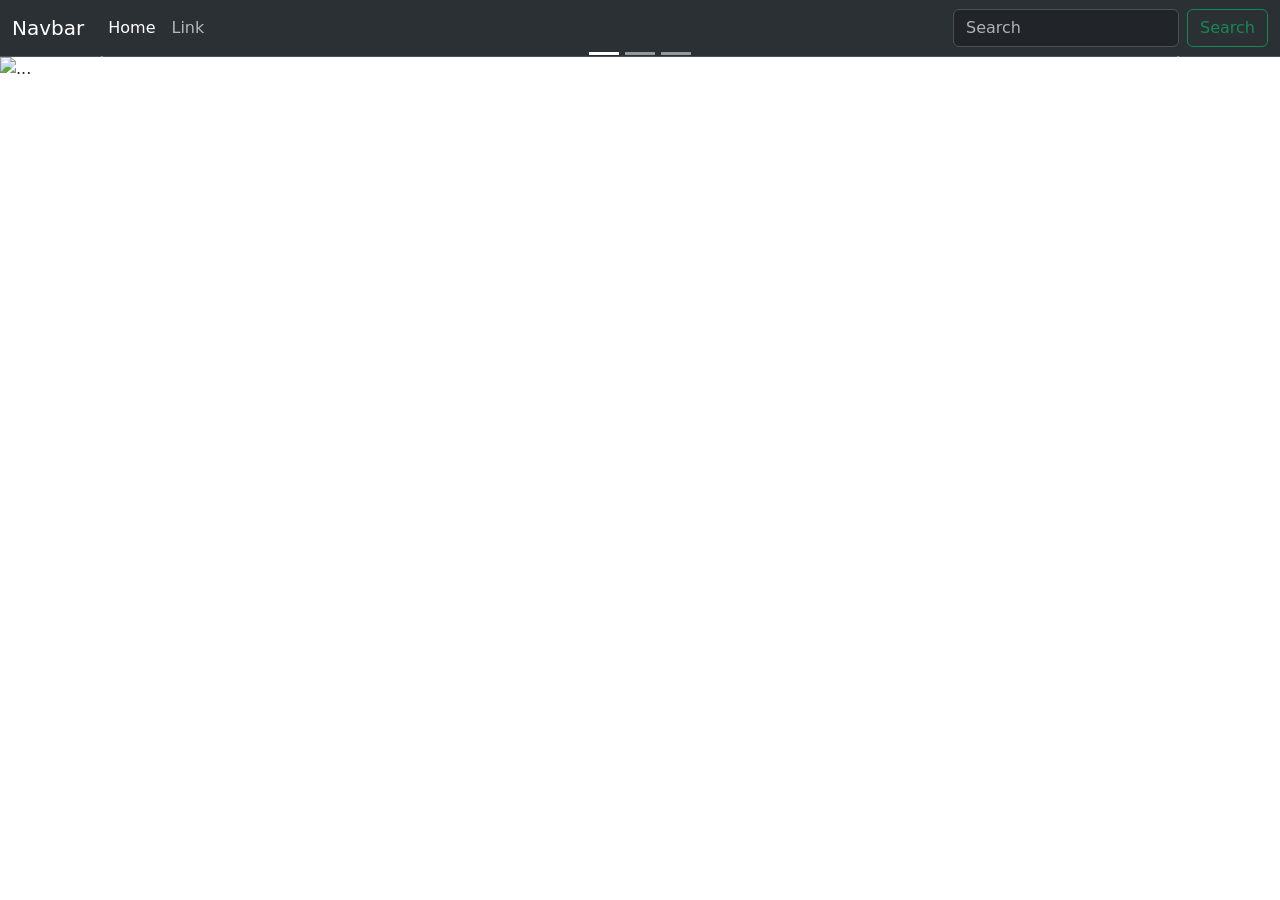
==== index.html @ 9554b395 "Inicio do Projeto" ====
<!DOCTYPE html>
<html lang="en">

<head>
    <meta charset="UTF-8">
    <meta name="viewport" content="width=device-width, initial-scale=1.0">
    <title>Leagues Football</title>
    <link href="https://cdn.jsdelivr.net/npm/bootstrap@5.3.8/dist/css/bootstrap.min.css" rel="stylesheet"
        integrity="sha384-sRIl4kxILFvY47J16cr9ZwB07vP4J8+LH7qKQnuqkuIAvNWLzeN8tE5YBujZqJLB" crossorigin="anonymous">
</head>

<body>

<nav class=" bg-dark border-bottom border-body" data-bs-theme="dark">
<nav class="navbar navbar-expand-lg bg-body-tertiary">
  <div class="container-fluid">
    <button class="navbar-toggler" type="button" data-bs-toggle="collapse" data-bs-target="#navbarTogglerDemo03" aria-controls="navbarTogglerDemo03" aria-expanded="false" aria-label="Toggle navigation">
      <span class="navbar-toggler-icon"></span>
    </button>
    <a class="navbar-brand" href="#">Navbar</a>
    <div class="collapse navbar-collapse" id="navbarTogglerDemo03">
      <ul class="navbar-nav me-auto mb-2 mb-lg-0">
        <li class="nav-item">
          <a class="nav-link active" aria-current="page" href="#">Home</a>
        </li>
        <li class="nav-item">
          <a class="nav-link" href="#">Link</a>
        </li>
      </ul>
      <form class="d-flex" role="search">
        <input class="form-control me-2" type="search" placeholder="Search" aria-label="Search"/>
        <button class="btn btn-outline-success" type="submit">Search</button>
      </form>
    </div>
  </div>
</nav>
</nav>

<header>
    <div id="carouselExampleCaptions" class="carousel slide">
  <div class="carousel-indicators">
    <button type="button" data-bs-target="#carouselExampleCaptions" data-bs-slide-to="0" class="active" aria-current="true" aria-label="Slide 1"></button>
    <button type="button" data-bs-target="#carouselExampleCaptions" data-bs-slide-to="1" aria-label="Slide 2"></button>
    <button type="button" data-bs-target="#carouselExampleCaptions" data-bs-slide-to="2" aria-label="Slide 3"></button>
  </div>
  <div class="carousel-inner">
    <div class="carousel-item active">
      <img src="imgs/vecteezy_premier-league-logo-symbol-with-name-design-england-football_10994451.jpg" class="d-block w-35 img-fluid" alt="...">
      <div class="carousel-caption d-none d-md-block">
        <h5>Premier League</h5>
        <p>Some representative placeholder content for the first slide.</p>
      </div>
    </div>
    <div class="carousel-item">
      <img src="imgs/vecteezy_la-liga-logo-symbol-design-spain-football-vector-european_10994369.jpg" class="d-block w-35 img-fluid" alt="...">
      <div class="carousel-caption d-none d-md-block">
        <h5>La Liga</h5>
        <p>Some representative placeholder content for the second slide.</p>
      </div>
    </div>
    <div class="carousel-item">
      <img src="imgs/LogoSerieA.jpg" class="d-block w-35 img-fluid" alt="...">
      <div class="carousel-caption d-none d-md-block">
        <h5>Serie A</h5>
        <p>Some representative placeholder content for the third slide.</p>
      </div>
    </div>
  </div>
  <button class="carousel-control-prev" type="button" data-bs-target="#carouselExampleCaptions" data-bs-slide="prev">
    <span class="carousel-control-prev-icon" aria-hidden="true"></span>
    <span class="visually-hidden">Previous</span>
  </button>
  <button class="carousel-control-next" type="button" data-bs-target="#carouselExampleCaptions" data-bs-slide="next">
    <span class="carousel-control-next-icon" aria-hidden="true"></span>
    <span class="visually-hidden">Next</span>
  </button>
</div>
</header>



    <script src="index.js"></script>
    <script src="https://cdn.jsdelivr.net/npm/bootstrap@5.3.8/dist/js/bootstrap.bundle.min.js"
        integrity="sha384-FKyoEForCGlyvwx9Hj09JcYn3nv7wiPVlz7YYwJrWVcXK/BmnVDxM+D2scQbITxI"
        crossorigin="anonymous"></script>
</body>

</html>
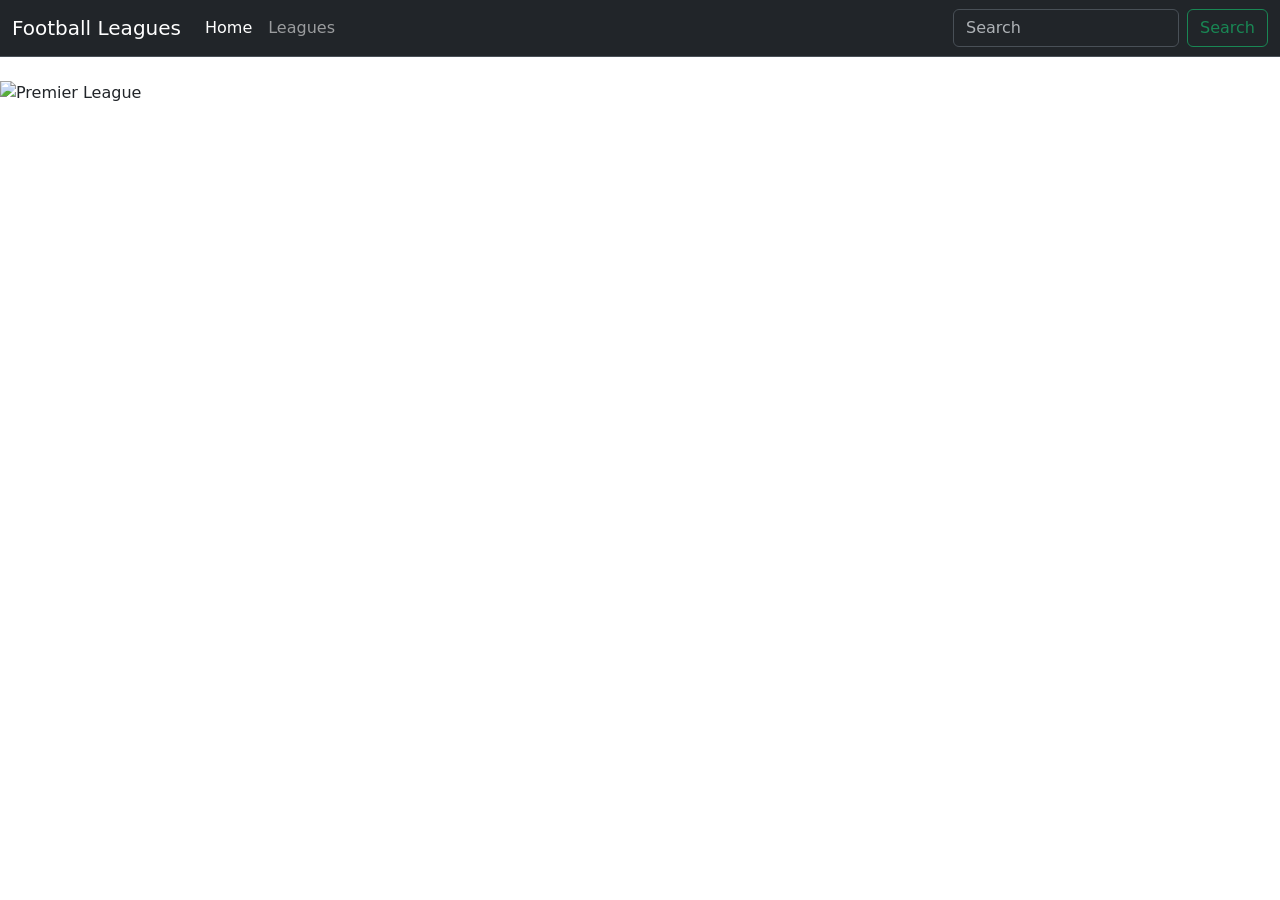
==== commit da661b44: "Um pouco das ligas e times" ====
--- a/index.html
+++ b/index.html
@@ -2,87 +2,221 @@
 <html lang="en">
 
 <head>
-    <meta charset="UTF-8">
-    <meta name="viewport" content="width=device-width, initial-scale=1.0">
-    <title>Leagues Football</title>
-    <link href="https://cdn.jsdelivr.net/npm/bootstrap@5.3.8/dist/css/bootstrap.min.css" rel="stylesheet"
-        integrity="sha384-sRIl4kxILFvY47J16cr9ZwB07vP4J8+LH7qKQnuqkuIAvNWLzeN8tE5YBujZqJLB" crossorigin="anonymous">
+  <meta charset="UTF-8">
+  <meta name="viewport" content="width=device-width, initial-scale=1.0">
+
+  <title>Football Leagues</title>
+
+  <link href="https://cdn.jsdelivr.net/npm/bootstrap@5.3.8/dist/css/bootstrap.min.css" rel="stylesheet"
+    integrity="sha384-sRIl4kxILFvY47J16cr9ZwB07vP4J8+LH7qKQnuqkuIAvNWLzeN8tE5YBujZqJLB" crossorigin="anonymous">
+
+  <style>
+    .carousel-img {
+      height: 500px;
+      object-fit: cover;
+    }
+  </style>
 </head>
 
 <body>
 
-<nav class=" bg-dark border-bottom border-body" data-bs-theme="dark">
-<nav class="navbar navbar-expand-lg bg-body-tertiary">
-  <div class="container-fluid">
-    <button class="navbar-toggler" type="button" data-bs-toggle="collapse" data-bs-target="#navbarTogglerDemo03" aria-controls="navbarTogglerDemo03" aria-expanded="false" aria-label="Toggle navigation">
-      <span class="navbar-toggler-icon"></span>
-    </button>
-    <a class="navbar-brand" href="#">Navbar</a>
-    <div class="collapse navbar-collapse" id="navbarTogglerDemo03">
-      <ul class="navbar-nav me-auto mb-2 mb-lg-0">
-        <li class="nav-item">
-          <a class="nav-link active" aria-current="page" href="#">Home</a>
-        </li>
-        <li class="nav-item">
-          <a class="nav-link" href="#">Link</a>
-        </li>
-      </ul>
-      <form class="d-flex" role="search">
-        <input class="form-control me-2" type="search" placeholder="Search" aria-label="Search"/>
-        <button class="btn btn-outline-success" type="submit">Search</button>
-      </form>
+  <!-- NAVBAR -->
+
+  <nav class="navbar navbar-expand-lg bg-dark border-bottom border-body mb-4" data-bs-theme="dark">
+
+    <div class="container-fluid">
+
+      <a class="navbar-brand" href="#">Football Leagues</a>
+
+      <button class="navbar-toggler" type="button" data-bs-toggle="collapse" data-bs-target="#navbarTogglerDemo03"
+        aria-controls="navbarTogglerDemo03" aria-expanded="false" aria-label="Toggle navigation">
+
+        <span class="navbar-toggler-icon"></span>
+
+      </button>
+
+      <div class="collapse navbar-collapse" id="navbarTogglerDemo03">
+
+        <ul class="navbar-nav me-auto mb-2 mb-lg-0">
+
+          <li class="nav-item">
+            <a class="nav-link active" aria-current="page" href="#">
+              Home
+            </a>
+          </li>
+
+          <li class="nav-item">
+            <a class="nav-link" href="#">
+              Leagues
+            </a>
+          </li>
+
+        </ul>
+
+        <form class="d-flex" role="search">
+
+          <input class="form-control me-2" type="search" placeholder="Search" aria-label="Search">
+
+          <button class="btn btn-outline-success" type="submit">
+            Search
+          </button>
+
+        </form>
+
+      </div>
+
     </div>
-  </div>
-</nav>
-</nav>
-
-<header>
+
+  </nav>
+
+  <!-- CAROUSEL -->
+
+  <header>
+
     <div id="carouselExampleCaptions" class="carousel slide">
-  <div class="carousel-indicators">
-    <button type="button" data-bs-target="#carouselExampleCaptions" data-bs-slide-to="0" class="active" aria-current="true" aria-label="Slide 1"></button>
-    <button type="button" data-bs-target="#carouselExampleCaptions" data-bs-slide-to="1" aria-label="Slide 2"></button>
-    <button type="button" data-bs-target="#carouselExampleCaptions" data-bs-slide-to="2" aria-label="Slide 3"></button>
-  </div>
-  <div class="carousel-inner">
-    <div class="carousel-item active">
-      <img src="imgs/vecteezy_premier-league-logo-symbol-with-name-design-england-football_10994451.jpg" class="d-block w-35 img-fluid" alt="...">
-      <div class="carousel-caption d-none d-md-block">
-        <h5>Premier League</h5>
-        <p>Some representative placeholder content for the first slide.</p>
+
+      <!-- INDICATORS -->
+
+      <div class="carousel-indicators">
+
+        <button type="button" data-bs-target="#carouselExampleCaptions" data-bs-slide-to="0" class="active"
+          aria-current="true" aria-label="Slide 1">
+        </button>
+
+        <button type="button" data-bs-target="#carouselExampleCaptions" data-bs-slide-to="1" aria-label="Slide 2">
+        </button>
+
+        <button type="button" data-bs-target="#carouselExampleCaptions" data-bs-slide-to="2" aria-label="Slide 3">
+        </button>
+
+        <button type="button" data-bs-target="#carouselExampleCaptions" data-bs-slide-to="3" aria-label="Slide 4">
+        </button>
+
+        <button type="button" data-bs-target="#carouselExampleCaptions" data-bs-slide-to="4" aria-label="Slide 5">
+        </button>
+
       </div>
+
+      <!-- SLIDES -->
+
+      <div class="carousel-inner">
+
+        <!-- PREMIER LEAGUE -->
+
+        <div class="carousel-item active">
+
+          <img src="imgsLigas/PremierLeague.jpg" class="d-block w-100 carousel-img" alt="Premier League">
+
+          <div class="carousel-caption d-none d-md-block">
+
+            <h5>Premier League</h5>
+
+            <p>Principal liga da Inglaterra.</p>
+
+          </div>
+
+        </div>
+
+        <!-- LA LIGA -->
+
+        <div class="carousel-item">
+
+          <img src="imgsLigas/LaLiga.jpg" class="d-block w-100 carousel-img" alt="La Liga">
+
+          <div class="carousel-caption d-none d-md-block">
+
+            <h5>La Liga</h5>
+
+            <p>Principal liga da Espanha.</p>
+
+          </div>
+
+        </div>
+
+        <!-- SERIE A -->
+
+        <div class="carousel-item">
+
+          <img src="imgsLigas/SerieA.jpg" class="d-block w-100 carousel-img" alt="Serie A">
+
+          <div class="carousel-caption d-none d-md-block">
+
+            <h5>Serie A</h5>
+
+            <p>Principal liga da Itália.</p>
+
+          </div>
+
+        </div>
+
+        <!-- BUNDESLIGA -->
+
+        <div class="carousel-item">
+
+          <img src="imgsLigas/Bundesliga.jpg" class="d-block w-100 carousel-img" alt="Bundesliga">
+
+          <div class="carousel-caption d-none d-md-block">
+
+            <h5>Bundesliga</h5>
+
+            <p>Principal liga da Alemanha.</p>
+
+          </div>
+
+        </div>
+
+        <!-- BRASILEIRÃO -->
+
+        <div class="carousel-item">
+
+          <img src="imgsLigas/Brasileirao.jpg" class="d-block w-100 carousel-img" alt="Brasileirão">
+
+          <div class="carousel-caption d-none d-md-block">
+
+            <h5>Brasileirão</h5>
+
+            <p>Principal liga do Brasil.</p>
+
+          </div>
+
+        </div>
+
+      </div>
+
+      <!-- CONTROLS -->
+
+      <button class="carousel-control-prev" type="button" data-bs-target="#carouselExampleCaptions"
+        data-bs-slide="prev">
+
+        <span class="carousel-control-prev-icon" aria-hidden="true"></span>
+
+        <span class="visually-hidden">
+          Previous
+        </span>
+
+      </button>
+
+      <button class="carousel-control-next" type="button" data-bs-target="#carouselExampleCaptions"
+        data-bs-slide="next">
+
+        <span class="carousel-control-next-icon" aria-hidden="true"></span>
+
+        <span class="visually-hidden">
+          Next
+        </span>
+
+      </button>
+
     </div>
-    <div class="carousel-item">
-      <img src="imgs/vecteezy_la-liga-logo-symbol-design-spain-football-vector-european_10994369.jpg" class="d-block w-35 img-fluid" alt="...">
-      <div class="carousel-caption d-none d-md-block">
-        <h5>La Liga</h5>
-        <p>Some representative placeholder content for the second slide.</p>
-      </div>
-    </div>
-    <div class="carousel-item">
-      <img src="imgs/LogoSerieA.jpg" class="d-block w-35 img-fluid" alt="...">
-      <div class="carousel-caption d-none d-md-block">
-        <h5>Serie A</h5>
-        <p>Some representative placeholder content for the third slide.</p>
-      </div>
-    </div>
-  </div>
-  <button class="carousel-control-prev" type="button" data-bs-target="#carouselExampleCaptions" data-bs-slide="prev">
-    <span class="carousel-control-prev-icon" aria-hidden="true"></span>
-    <span class="visually-hidden">Previous</span>
-  </button>
-  <button class="carousel-control-next" type="button" data-bs-target="#carouselExampleCaptions" data-bs-slide="next">
-    <span class="carousel-control-next-icon" aria-hidden="true"></span>
-    <span class="visually-hidden">Next</span>
-  </button>
-</div>
-</header>
-
-
-
-    <script src="index.js"></script>
-    <script src="https://cdn.jsdelivr.net/npm/bootstrap@5.3.8/dist/js/bootstrap.bundle.min.js"
-        integrity="sha384-FKyoEForCGlyvwx9Hj09JcYn3nv7wiPVlz7YYwJrWVcXK/BmnVDxM+D2scQbITxI"
-        crossorigin="anonymous"></script>
+
+  </header>
+
+  <script src="index.js"></script>
+
+  <script src="https://cdn.jsdelivr.net/npm/bootstrap@5.3.8/dist/js/bootstrap.bundle.min.js"
+    integrity="sha384-FKyoEForCGlyvwx9Hj09JcYn3nv7wiPVlz7YYwJrWVcXK/BmnVDxM+D2scQbITxI" crossorigin="anonymous">
+    </script>
+
 </body>
 
 </html>
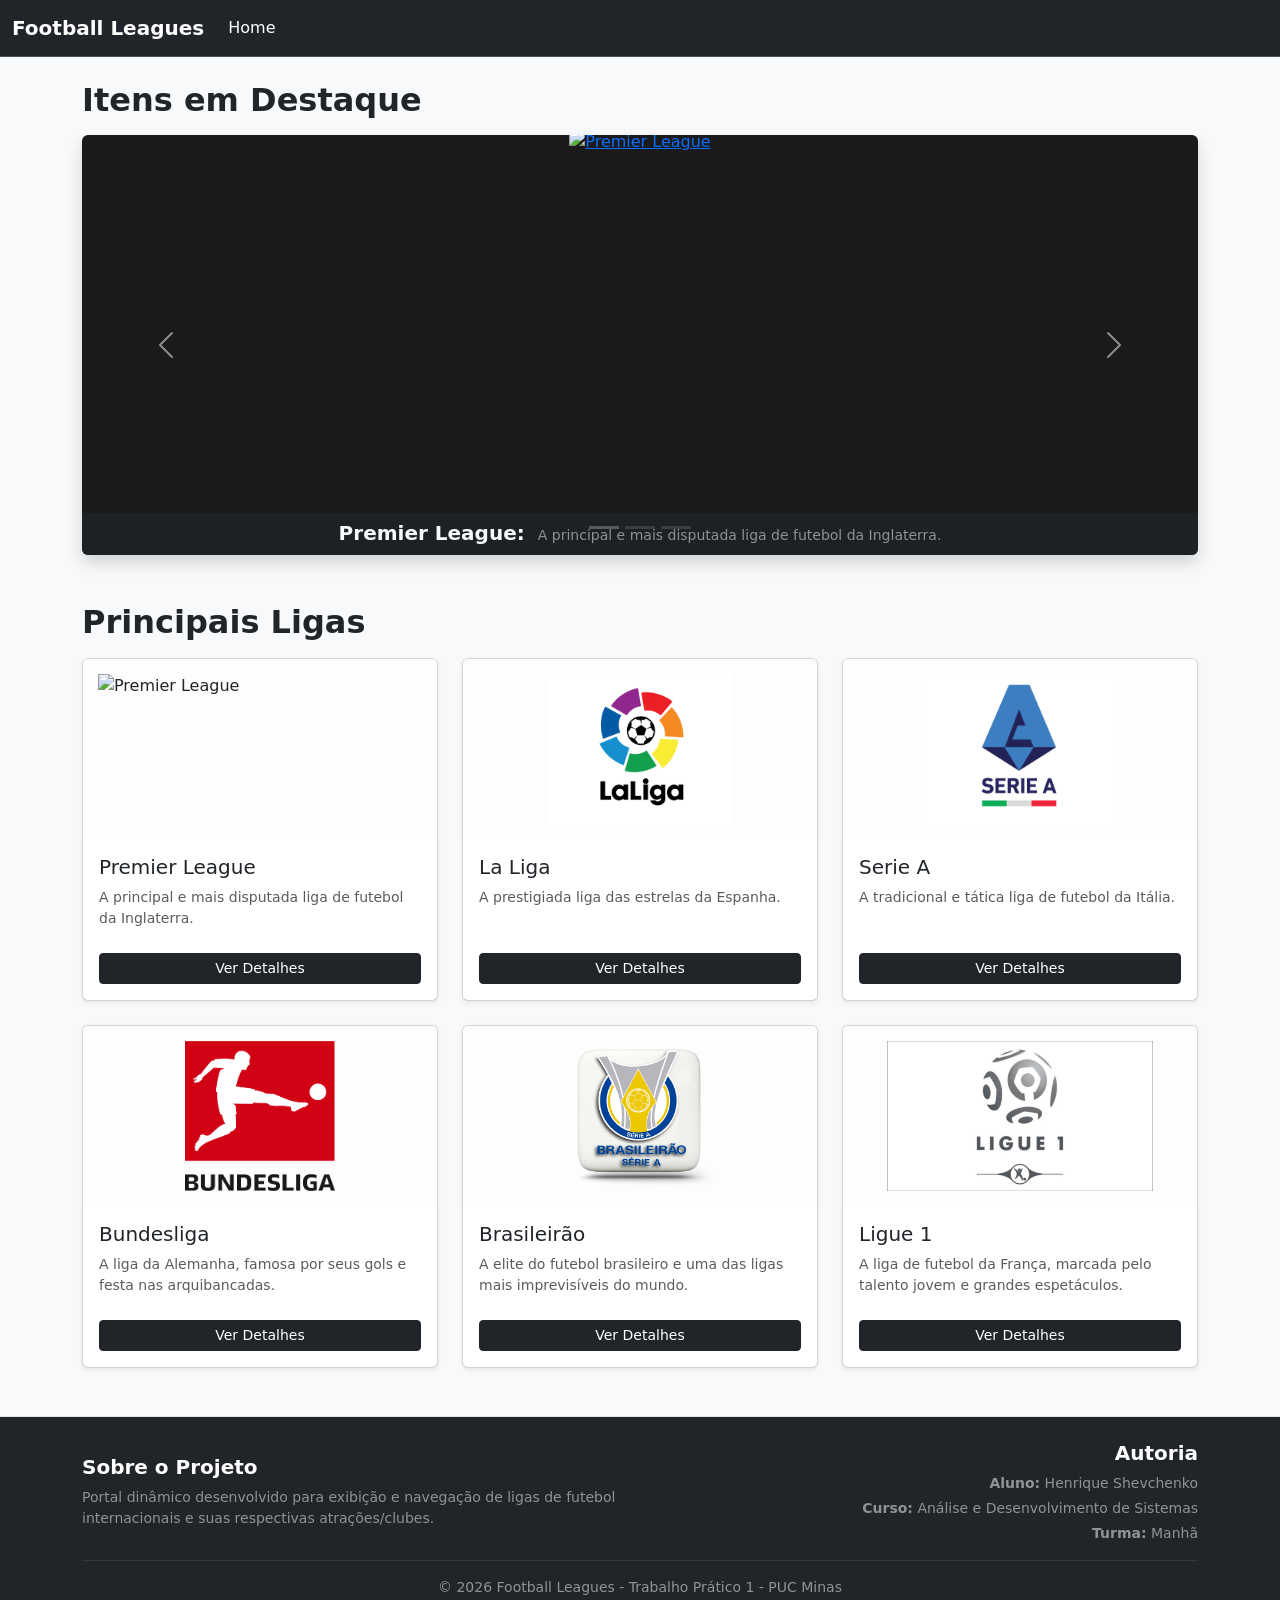
==== commit 9695ce68: "Implementacao do JS e finalizacao do site" ====
--- a/index.html
+++ b/index.html
@@ -1,221 +1,91 @@
 <!DOCTYPE html>
-<html lang="en">
+<html lang="pt-br">
 
 <head>
   <meta charset="UTF-8">
   <meta name="viewport" content="width=device-width, initial-scale=1.0">
-
   <title>Football Leagues</title>
 
-  <link href="https://cdn.jsdelivr.net/npm/bootstrap@5.3.8/dist/css/bootstrap.min.css" rel="stylesheet"
-    integrity="sha384-sRIl4kxILFvY47J16cr9ZwB07vP4J8+LH7qKQnuqkuIAvNWLzeN8tE5YBujZqJLB" crossorigin="anonymous">
-
-  <style>
-    .carousel-img {
-      height: 500px;
-      object-fit: cover;
-    }
-  </style>
+  <link href="https://cdn.jsdelivr.net/npm/bootstrap@5.3.3/dist/css/bootstrap.min.css" rel="stylesheet">
+  <link rel="stylesheet" href="index.css">
 </head>
 
-<body>
-
-  <!-- NAVBAR -->
+<body class="bg-light">
 
   <nav class="navbar navbar-expand-lg bg-dark border-bottom border-body mb-4" data-bs-theme="dark">
-
     <div class="container-fluid">
-
-      <a class="navbar-brand" href="#">Football Leagues</a>
-
+      <a class="navbar-brand fw-bold" href="index.html">Football Leagues</a>
       <button class="navbar-toggler" type="button" data-bs-toggle="collapse" data-bs-target="#navbarTogglerDemo03"
         aria-controls="navbarTogglerDemo03" aria-expanded="false" aria-label="Toggle navigation">
-
         <span class="navbar-toggler-icon"></span>
-
       </button>
 
       <div class="collapse navbar-collapse" id="navbarTogglerDemo03">
-
         <ul class="navbar-nav me-auto mb-2 mb-lg-0">
-
           <li class="nav-item">
-            <a class="nav-link active" aria-current="page" href="#">
-              Home
-            </a>
+            <a class="nav-link active" aria-current="page" href="index.html">Home</a>
           </li>
-
-          <li class="nav-item">
-            <a class="nav-link" href="#">
-              Leagues
-            </a>
-          </li>
-
         </ul>
-
-        <form class="d-flex" role="search">
-
-          <input class="form-control me-2" type="search" placeholder="Search" aria-label="Search">
-
-          <button class="btn btn-outline-success" type="submit">
-            Search
-          </button>
-
-        </form>
-
       </div>
-
     </div>
-
   </nav>
 
-  <!-- CAROUSEL -->
+  <main class="container">
 
-  <header>
+    <section class="mb-5">
+      <h2 class="mb-3 fw-semibold">Itens em Destaque</h2>
 
-    <div id="carouselExampleCaptions" class="carousel slide">
+      <div id="carouselExampleCaptions" class="carousel slide shadow rounded overflow-hidden" data-bs-ride="carousel">
+        <div class="carousel-indicators" id="carousel-indicators-container"></div>
 
-      <!-- INDICATORS -->
+        <div class="carousel-inner" id="carousel-inner-container"></div>
 
-      <div class="carousel-indicators">
+        <button class="carousel-control-prev" type="button" data-bs-target="#carouselExampleCaptions" data-bs-slide="prev">
+          <span class="carousel-control-prev-icon" aria-hidden="true"></span>
+          <span class="visually-hidden">Anterior</span>
+        </button>
+        <button class="carousel-control-next" type="button" data-bs-target="#carouselExampleCaptions" data-bs-slide="next">
+          <span class="carousel-control-next-icon" aria-hidden="true"></span>
+          <span class="visually-hidden">Próximo</span>
+        </button>
+      </div>
+    </section>
 
-        <button type="button" data-bs-target="#carouselExampleCaptions" data-bs-slide-to="0" class="active"
-          aria-current="true" aria-label="Slide 1">
-        </button>
+    <section class="mb-5">
+      <h2 class="mb-3 fw-semibold">Principais Ligas</h2>
+      <div class="row row-cols-1 row-cols-md-3 g-4" id="cards-container"></div>
+    </section>
 
-        <button type="button" data-bs-target="#carouselExampleCaptions" data-bs-slide-to="1" aria-label="Slide 2">
-        </button>
+  </main>
 
-        <button type="button" data-bs-target="#carouselExampleCaptions" data-bs-slide-to="2" aria-label="Slide 3">
-        </button>
-
-        <button type="button" data-bs-target="#carouselExampleCaptions" data-bs-slide-to="3" aria-label="Slide 4">
-        </button>
-
-        <button type="button" data-bs-target="#carouselExampleCaptions" data-bs-slide-to="4" aria-label="Slide 5">
-        </button>
-
-      </div>
-
-      <!-- SLIDES -->
-
-      <div class="carousel-inner">
-
-        <!-- PREMIER LEAGUE -->
-
-        <div class="carousel-item active">
-
-          <img src="imgsLigas/PremierLeague.jpg" class="d-block w-100 carousel-img" alt="Premier League">
-
-          <div class="carousel-caption d-none d-md-block">
-
-            <h5>Premier League</h5>
-
-            <p>Principal liga da Inglaterra.</p>
-
-          </div>
-
+  <footer class="bg-dark text-light py-4 mt-5 border-top">
+    <div class="container">
+      <div class="row align-items-center text-center text-md-start">
+        
+        <div class="col-md-6 mb-3 mb-md-0">
+          <h5 class="text-white fw-bold mb-2">Sobre o Projeto</h5>
+          <p class="text-white-50 small mb-0">
+            Portal dinâmico desenvolvido para exibição e navegação de ligas de futebol internacionais e suas respectivas atrações/clubes.
+          </p>
         </div>
-
-        <!-- LA LIGA -->
-
-        <div class="carousel-item">
-
-          <img src="imgsLigas/LaLiga.jpg" class="d-block w-100 carousel-img" alt="La Liga">
-
-          <div class="carousel-caption d-none d-md-block">
-
-            <h5>La Liga</h5>
-
-            <p>Principal liga da Espanha.</p>
-
-          </div>
-
-        </div>
-
-        <!-- SERIE A -->
-
-        <div class="carousel-item">
-
-          <img src="imgsLigas/SerieA.jpg" class="d-block w-100 carousel-img" alt="Serie A">
-
-          <div class="carousel-caption d-none d-md-block">
-
-            <h5>Serie A</h5>
-
-            <p>Principal liga da Itália.</p>
-
-          </div>
-
-        </div>
-
-        <!-- BUNDESLIGA -->
-
-        <div class="carousel-item">
-
-          <img src="imgsLigas/Bundesliga.jpg" class="d-block w-100 carousel-img" alt="Bundesliga">
-
-          <div class="carousel-caption d-none d-md-block">
-
-            <h5>Bundesliga</h5>
-
-            <p>Principal liga da Alemanha.</p>
-
-          </div>
-
-        </div>
-
-        <!-- BRASILEIRÃO -->
-
-        <div class="carousel-item">
-
-          <img src="imgsLigas/Brasileirao.jpg" class="d-block w-100 carousel-img" alt="Brasileirão">
-
-          <div class="carousel-caption d-none d-md-block">
-
-            <h5>Brasileirão</h5>
-
-            <p>Principal liga do Brasil.</p>
-
-          </div>
-
+        
+        <div class="col-md-6 text-md-end">
+          <h5 class="text-white fw-bold mb-2">Autoria</h5>
+          <p class="mb-1 text-white-50 small"><strong>Aluno:</strong> Henrique Shevchenko</p>
+          <p class="mb-1 text-white-50 small"><strong>Curso:</strong> Análise e Desenvolvimento de Sistemas</p>
+          <p class="small text-white-50 mb-0"><strong>Turma:</strong> Manhã</p>
         </div>
 
       </div>
-
-      <!-- CONTROLS -->
-
-      <button class="carousel-control-prev" type="button" data-bs-target="#carouselExampleCaptions"
-        data-bs-slide="prev">
-
-        <span class="carousel-control-prev-icon" aria-hidden="true"></span>
-
-        <span class="visually-hidden">
-          Previous
-        </span>
-
-      </button>
-
-      <button class="carousel-control-next" type="button" data-bs-target="#carouselExampleCaptions"
-        data-bs-slide="next">
-
-        <span class="carousel-control-next-icon" aria-hidden="true"></span>
-
-        <span class="visually-hidden">
-          Next
-        </span>
-
-      </button>
-
+      <hr class="border-secondary my-3">
+      <div class="text-center text-white-50 small">
+        &copy; 2026 Football Leagues - Trabalho Prático 1 - PUC Minas
+      </div>
     </div>
-
-  </header>
+  </footer>
 
   <script src="index.js"></script>
-
-  <script src="https://cdn.jsdelivr.net/npm/bootstrap@5.3.8/dist/js/bootstrap.bundle.min.js"
-    integrity="sha384-FKyoEForCGlyvwx9Hj09JcYn3nv7wiPVlz7YYwJrWVcXK/BmnVDxM+D2scQbITxI" crossorigin="anonymous">
-    </script>
+  <script src="https://cdn.jsdelivr.net/npm/bootstrap@5.3.3/dist/js/bootstrap.bundle.min.js"></script>
 
 </body>
 
--- a/index.css
+++ b/index.css
@@ -0,0 +1,26 @@
+.carousel-item {
+  height: 420px;
+  background-color: #1a1a1a;
+}
+
+.carousel-img {
+  height: 423px;
+  object-fit: contain; 
+  padding: 20px;
+}
+
+.card-img-top {
+  height: 180px;
+  object-fit: contain;
+  background-color: #fdfdfd;
+  padding: 15px;
+}
+
+@media (max-width: 767.98px) {
+  .carousel-item, .carousel-img {
+    height: 240px;
+  }
+  .card-img-top {
+    height: 130px;
+  }
+}
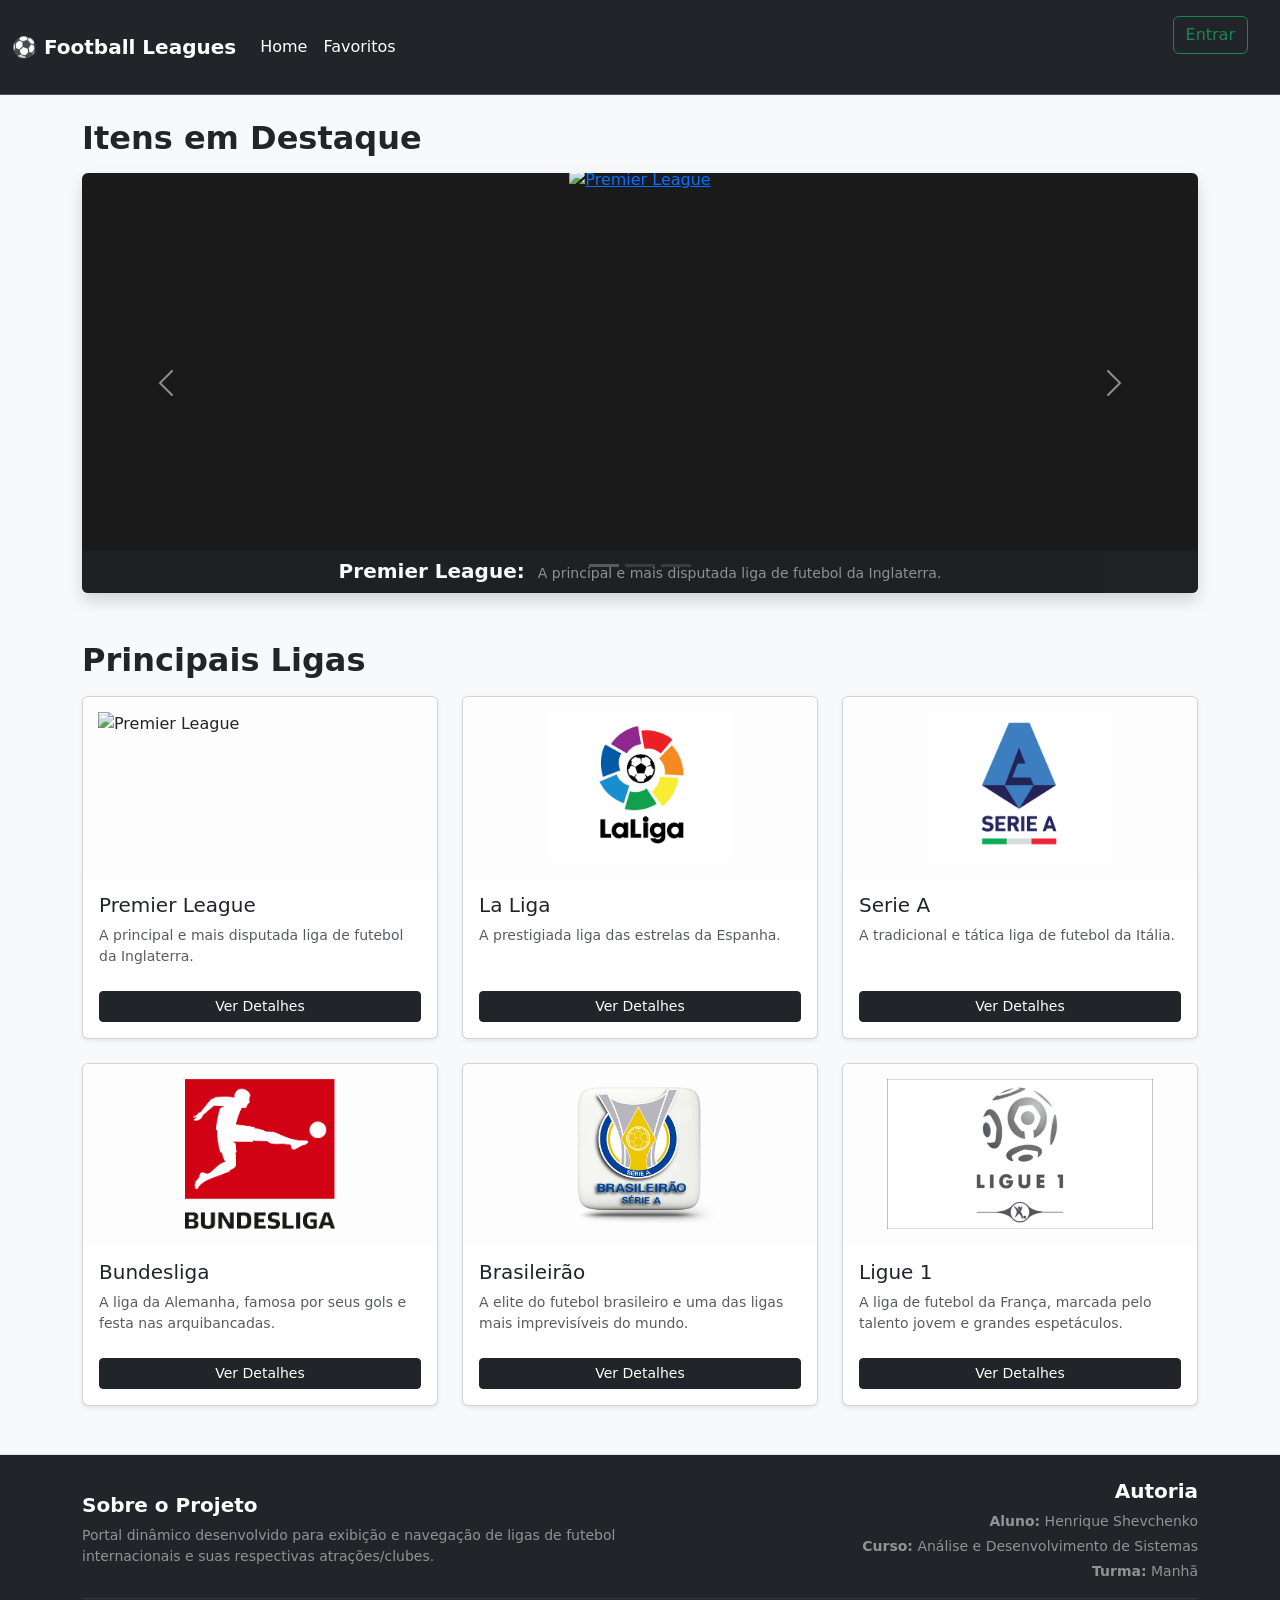
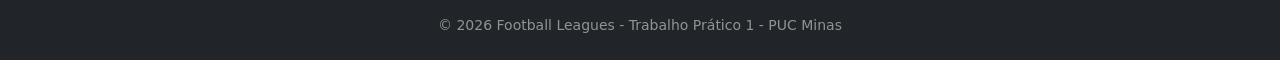
==== commit c6550366: "Inicio Trabalho parte 2" ====
--- a/index.html
+++ b/index.html
@@ -14,7 +14,7 @@
 
   <nav class="navbar navbar-expand-lg bg-dark border-bottom border-body mb-4" data-bs-theme="dark">
     <div class="container-fluid">
-      <a class="navbar-brand fw-bold" href="index.html">Football Leagues</a>
+      <a class="navbar-brand fw-bold" href="index.html">⚽ Football Leagues</a>
       <button class="navbar-toggler" type="button" data-bs-toggle="collapse" data-bs-target="#navbarTogglerDemo03"
         aria-controls="navbarTogglerDemo03" aria-expanded="false" aria-label="Toggle navigation">
         <span class="navbar-toggler-icon"></span>
@@ -23,10 +23,17 @@
       <div class="collapse navbar-collapse" id="navbarTogglerDemo03">
         <ul class="navbar-nav me-auto mb-2 mb-lg-0">
           <li class="nav-item">
-            <a class="nav-link active" aria-current="page" href="index.html">Home</a>
+            <a class="nav-link active" aria-current="page" href="index.html">Home</a> 
           </li>
+          <li><a class="nav-link active" aria-current="page" href="favoritos.html">Favoritos</a></li>
         </ul>
       </div>
+
+      <nav class="navbar navbar-expand-lg bg-dark border-body mb-4" data-bs-theme="dark">
+        <form class="container-fluid justify-content-start">
+          <button class="btn btn-outline-success me-2" type="button">Entrar</button>
+        </form>
+      </nav>
     </div>
   </nav>
 
